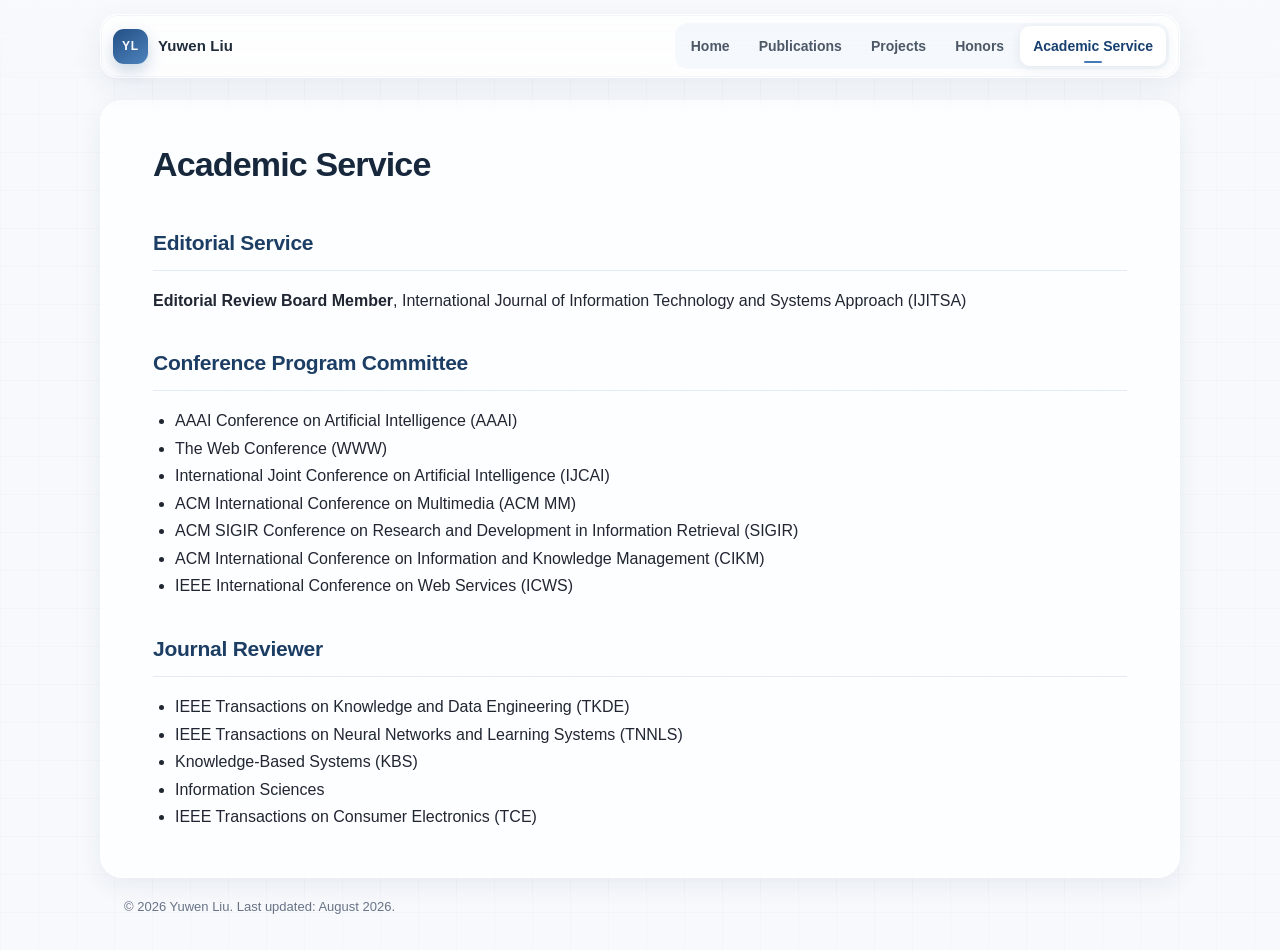
==== service.html @ 7e28302f "Deploy faculty homepage V2" ====
<!doctype html>
<html lang="en">
<head>
  <meta charset="utf-8">
  <meta name="viewport" content="width=device-width, initial-scale=1">
  <meta name="description" content="Yuwen Liu - Lecturer at Qilu University of Technology (Shandong Academy of Sciences). Research on recommender systems, multimodal recommendation, large language models, and trustworthy recommendation.">
  <meta name="keywords" content="Yuwen Liu, 刘玉文, recommender systems, recommendation, multimodal recommendation, large language models, Qilu University of Technology">
  <title>Academic Service | Yuwen Liu</title>
  <link rel="stylesheet" href="css/style.css">
</head>
<body class="inner-page page-service">
<header class="site-header">
  <nav class="nav-shell" aria-label="Primary navigation">
    <a class="brand" href="index.html" aria-label="Yuwen Liu homepage">
      <span class="brand-mark">YL</span>
      <span class="brand-text">Yuwen Liu</span>
    </a>
    <div class="nav-links">
      <a href="index.html">Home</a><a href="publications.html">Publications</a><a href="projects.html">Projects</a><a href="honors.html">Honors</a><a href="service.html" class="active">Academic Service</a>
    </div>
  </nav>
</header>

<main class="container">
  <h1 class="page-title">Academic Service</h1>

  <section class="section">
    <h2>Editorial Service</h2>
    <div class="service-block">
      <strong>Editorial Review Board Member</strong>, International Journal of Information Technology and Systems Approach (IJITSA)
    </div>
  </section>

  <section class="section">
    <h2>Conference Program Committee</h2>
    <ul class="standard">
      <li>AAAI Conference on Artificial Intelligence (AAAI)</li>
      <li>The Web Conference (WWW)</li>
      <li>International Joint Conference on Artificial Intelligence (IJCAI)</li>
      <li>ACM International Conference on Multimedia (ACM MM)</li>
      <li>ACM SIGIR Conference on Research and Development in Information Retrieval (SIGIR)</li>
      <li>ACM International Conference on Information and Knowledge Management (CIKM)</li>
      <li>IEEE International Conference on Web Services (ICWS)</li>
    </ul>
  </section>

  <section class="section">
    <h2>Journal Reviewer</h2>
    <ul class="standard">
      <li>IEEE Transactions on Knowledge and Data Engineering (TKDE)</li>
      <li>IEEE Transactions on Neural Networks and Learning Systems (TNNLS)</li>
      <li>Knowledge-Based Systems (KBS)</li>
      <li>Information Sciences</li>
      <li>IEEE Transactions on Consumer Electronics (TCE)</li>
    </ul>
  </section>
</main>
<footer class="site-footer container">
  © 2026 Yuwen Liu. Last updated: August 2026.
</footer>
<script src="js/site.js"></script>
</body>
</html>
---- css/style.css ----
:root {
  --bg: #f7f9fc;
  --surface: rgba(255, 255, 255, 0.86);
  --surface-solid: #ffffff;
  --text: #202632;
  --muted: #687386;
  --line: rgba(40, 91, 154, 0.12);
  --accent: #2b5f9e;
  --accent-deep: #173e6c;
  --accent-soft: #edf4fc;
  --accent-soft-2: #f5f9ff;
  --shadow: 0 18px 50px rgba(29, 59, 99, 0.08);
  --shadow-soft: 0 8px 24px rgba(29, 59, 99, 0.07);
  --max-width: 1080px;
  --mouse-x: 50%;
  --mouse-y: 30%;
}

* { box-sizing: border-box; }
html { scroll-behavior: smooth; }

body {
  margin: 0;
  color: var(--text);
  font-family: Inter, ui-sans-serif, -apple-system, BlinkMacSystemFont, "Segoe UI", Roboto,
               Helvetica, Arial, "Noto Sans", "Noto Sans SC", sans-serif;
  font-size: 16px;
  line-height: 1.72;
  background:
    linear-gradient(rgba(43,95,158,.025) 1px, transparent 1px),
    linear-gradient(90deg, rgba(43,95,158,.025) 1px, transparent 1px),
    var(--bg);
  background-size: 38px 38px;
}

body.home-page {
  background:
    radial-gradient(circle at var(--mouse-x) var(--mouse-y),
      rgba(74, 137, 210, .13), transparent 27rem),
    linear-gradient(rgba(43,95,158,.025) 1px, transparent 1px),
    linear-gradient(90deg, rgba(43,95,158,.025) 1px, transparent 1px),
    var(--bg);
  background-size: auto, 38px 38px, 38px 38px, auto;
}

a {
  color: var(--accent);
  text-decoration: none;
  transition: color .18s ease, background-color .18s ease, border-color .18s ease,
              transform .18s ease, box-shadow .18s ease;
}
a:hover { color: var(--accent-deep); }

#ambient-network {
  position: fixed;
  inset: 0;
  width: 100%;
  height: 100%;
  pointer-events: none;
  z-index: -3;
  opacity: .45;
}

.page-glow {
  position: fixed;
  width: 42rem;
  height: 42rem;
  left: -16rem;
  top: -18rem;
  border-radius: 50%;
  background: radial-gradient(circle, rgba(93,150,217,.12), rgba(93,150,217,0) 68%);
  pointer-events: none;
  z-index: -2;
}

/* ---------- Navigation ---------- */
.site-header {
  position: sticky;
  top: 0;
  z-index: 30;
  padding: 14px 20px 0;
  background: linear-gradient(to bottom, rgba(247,249,252,.92), rgba(247,249,252,.60), transparent);
  backdrop-filter: blur(5px);
  -webkit-backdrop-filter: blur(5px);
}

.nav-shell {
  max-width: var(--max-width);
  margin: 0 auto;
  min-height: 62px;
  padding: 8px 10px 8px 12px;
  display: flex;
  align-items: center;
  justify-content: space-between;
  gap: 26px;
  border: 1px solid rgba(255,255,255,.86);
  border-radius: 18px;
  background: rgba(255,255,255,.76);
  box-shadow: 0 10px 30px rgba(27,58,96,.07), inset 0 0 0 1px rgba(43,95,158,.055);
  backdrop-filter: blur(18px) saturate(140%);
  -webkit-backdrop-filter: blur(18px) saturate(140%);
}

.brand {
  display: inline-flex;
  align-items: center;
  gap: 10px;
  color: #1f2b3a;
  font-weight: 720;
  letter-spacing: .005em;
  white-space: nowrap;
}

.brand:hover { transform: translateY(-1px); }

.brand-mark {
  width: 35px;
  height: 35px;
  display: inline-grid;
  place-items: center;
  border-radius: 11px;
  color: #fff;
  font-size: 12px;
  letter-spacing: .07em;
  background: linear-gradient(145deg, #234f85, #4e83bd);
  box-shadow: 0 7px 16px rgba(39,86,139,.23);
}

.brand-text { font-size: 15px; }

.nav-links {
  display: flex;
  align-items: center;
  gap: 3px;
  padding: 3px;
  border-radius: 13px;
  background: rgba(242,246,251,.74);
}

.nav-links a {
  position: relative;
  padding: 8px 13px;
  border-radius: 10px;
  color: #4d5867;
  font-size: 14px;
  font-weight: 550;
  white-space: nowrap;
}

.nav-links a:hover {
  color: var(--accent-deep);
  background: rgba(255,255,255,.74);
}

.nav-links a.active {
  color: #173f70;
  font-weight: 680;
  background: #fff;
  box-shadow: 0 3px 12px rgba(38,73,116,.09);
}

.nav-links a.active::after {
  content: "";
  position: absolute;
  left: 50%;
  bottom: 3px;
  width: 18px;
  height: 2px;
  transform: translateX(-50%);
  border-radius: 99px;
  background: #447ab7;
}

/* ---------- Layout ---------- */
.container {
  max-width: var(--max-width);
  margin: 0 auto;
  padding-left: 24px;
  padding-right: 24px;
}

main.container { padding-top: 48px; padding-bottom: 40px; }

/* ---------- Homepage hero ---------- */
.hero-card {
  position: relative;
  overflow: hidden;
  display: grid;
  grid-template-columns: minmax(0, 1fr) 225px;
  gap: 58px;
  align-items: center;
  min-height: 350px;
  padding: 48px 50px;
  border: 1px solid rgba(255,255,255,.95);
  border-radius: 26px;
  background:
    radial-gradient(circle at var(--hero-x, 78%) var(--hero-y, 25%),
      rgba(82,143,211,.16), transparent 18rem),
    linear-gradient(135deg, rgba(255,255,255,.96), rgba(246,250,255,.88));
  box-shadow: var(--shadow), inset 0 0 0 1px rgba(43,95,158,.045);
  backdrop-filter: blur(12px);
}

.hero-card::before {
  content: "";
  position: absolute;
  inset: 0;
  background: linear-gradient(112deg, transparent 0 60%, rgba(255,255,255,.55) 76%, transparent 92%);
  transform: translateX(-120%);
  animation: hero-sheen 9s ease-in-out infinite;
  pointer-events: none;
}

@keyframes hero-sheen {
  0%, 63%, 100% { transform: translateX(-120%); }
  76% { transform: translateX(120%); }
}

.hero-copy, .portrait-wrap { position: relative; z-index: 2; }

.eyebrow {
  display: inline-flex;
  align-items: center;
  gap: 8px;
  margin-bottom: 14px;
  padding: 5px 10px;
  border: 1px solid rgba(58,111,172,.13);
  border-radius: 999px;
  background: rgba(239,246,254,.72);
  color: #52647b;
  font-size: 12px;
  font-weight: 650;
  letter-spacing: .03em;
}

.eyebrow-dot {
  width: 7px;
  height: 7px;
  border-radius: 50%;
  background: #4d84bf;
  box-shadow: 0 0 0 4px rgba(77,132,191,.10);
}

.name {
  margin: 0 0 9px;
  font-size: clamp(36px, 5vw, 49px);
  line-height: 1.08;
  letter-spacing: -.035em;
  color: #17283d;
}

.cn-name {
  margin-left: 8px;
  color: #627087;
  font-size: .58em;
  font-weight: 510;
  letter-spacing: .01em;
}

.role {
  margin: 0 0 6px;
  color: #274f7f;
  font-size: 19px;
  font-weight: 720;
}

.affiliation {
  margin: 0;
  color: #475364;
  line-height: 1.7;
}

.affiliation a {
  color: #344e6b;
  border-bottom: 1px solid rgba(43,95,158,.19);
}
.affiliation a:hover { border-bottom-color: rgba(43,95,158,.6); }

.contact-row {
  display: flex;
  flex-wrap: wrap;
  gap: 9px;
  margin-top: 22px;
}

.contact-chip {
  display: inline-flex;
  align-items: center;
  gap: 7px;
  padding: 7px 10px;
  border: 1px solid rgba(43,95,158,.11);
  border-radius: 10px;
  background: rgba(255,255,255,.72);
  color: #415066;
  font-size: 13px;
  font-weight: 600;
  box-shadow: 0 3px 10px rgba(29,59,99,.035);
}

.contact-chip:hover {
  transform: translateY(-2px);
  border-color: rgba(43,95,158,.22);
  background: #fff;
  box-shadow: 0 8px 18px rgba(29,59,99,.08);
}

.chip-icon {
  min-width: 18px;
  height: 18px;
  display: inline-grid;
  place-items: center;
  color: #35669e;
  font-size: 11px;
  font-weight: 800;
  letter-spacing: -.02em;
}

.portrait-wrap {
  justify-self: end;
  width: 225px;
}

.portrait-ring {
  position: absolute;
  inset: -10px 12px 18px -12px;
  border-radius: 24px;
  border: 1px solid rgba(58,111,172,.16);
  transform: rotate(-3deg);
  background: linear-gradient(150deg, rgba(100,156,219,.08), rgba(255,255,255,.25));
}

.portrait {
  position: relative;
  z-index: 2;
  display: block;
  width: 220px;
  aspect-ratio: .78;
  object-fit: cover;
  object-position: 50% 42%;
  border-radius: 17px;
  border: 4px solid rgba(255,255,255,.86);
  box-shadow: 0 18px 40px rgba(27,58,96,.17);
  transition: transform .25s ease, box-shadow .25s ease;
}

.portrait-wrap:hover .portrait {
  transform: translateY(-4px) rotate(.4deg);
  box-shadow: 0 24px 48px rgba(27,58,96,.21);
}

.hero-decoration {
  position: absolute;
  border: 1px solid rgba(57,108,167,.10);
  border-radius: 50%;
  pointer-events: none;
}
.hero-decoration-one {
  width: 270px;
  height: 270px;
  right: -58px;
  top: -92px;
}
.hero-decoration-two {
  width: 150px;
  height: 150px;
  right: 118px;
  bottom: -88px;
}

/* ---------- Content cards ---------- */
.section {
  margin-top: 24px;
}

.home-page .content-card {
  position: relative;
  padding: 27px 30px;
  border: 1px solid rgba(255,255,255,.88);
  border-radius: 18px;
  background: rgba(255,255,255,.72);
  box-shadow: 0 8px 26px rgba(29,59,99,.045), inset 0 0 0 1px rgba(43,95,158,.035);
  backdrop-filter: blur(10px);
  transition: transform .2s ease, box-shadow .2s ease, border-color .2s ease;
}

.home-page .content-card:hover {
  transform: translateY(-2px);
  border-color: rgba(55,108,168,.13);
  box-shadow: 0 12px 30px rgba(29,59,99,.07);
}

.section-heading {
  display: flex;
  align-items: center;
  gap: 11px;
  margin-bottom: 13px;
}

.section-number {
  color: #7a98ba;
  font-size: 11px;
  font-weight: 800;
  letter-spacing: .08em;
}

h1.page-title {
  margin: 0 0 8px;
  color: #17283d;
  font-size: 34px;
  letter-spacing: -.025em;
}

h2 {
  margin: 0;
  color: #1d3e64;
  font-size: 21px;
  letter-spacing: -.012em;
}

.inner-page h2 {
  margin: 31px 0 16px;
  padding-bottom: 9px;
  border-bottom: 1px solid var(--line);
}

h3 { color: #243b55; font-size: 18px; margin: 26px 0 10px; }
p { margin: 0 0 12px; }
.muted { color: var(--muted); }

.advisor-link {
  font-weight: 650;
  color: #265f9d;
  border-bottom: 1px dashed rgba(43,95,158,.35);
}
.advisor-link:hover { border-bottom-color: rgba(43,95,158,.8); }

/* ---------- Research tags ---------- */
.interest-list {
  display: flex;
  flex-wrap: wrap;
  gap: 9px;
  padding: 0;
  margin: 5px 0 0;
  list-style: none;
}

.interest-list li {
  position: relative;
  overflow: hidden;
  padding: 7px 11px;
  border: 1px solid rgba(43,95,158,.09);
  border-radius: 9px;
  background: linear-gradient(135deg, #f7fbff, #edf4fc);
  color: #31577f;
  font-size: 13px;
  font-weight: 590;
  transition: transform .18s ease, box-shadow .18s ease;
}

.interest-list li:hover {
  transform: translateY(-2px);
  box-shadow: 0 6px 14px rgba(29,59,99,.07);
}

/* ---------- News ---------- */
.news-list, .clean-list {
  list-style: none;
  padding: 0;
  margin: 0;
}

.news-list li {
  position: relative;
  display: grid;
  grid-template-columns: 90px 1fr;
  gap: 14px;
  margin: 0;
  padding: 8px 0 8px 14px;
}

.news-list li::before {
  content: "";
  position: absolute;
  left: 0;
  top: 18px;
  width: 5px;
  height: 5px;
  border-radius: 50%;
  background: #5c89ba;
  box-shadow: 0 0 0 4px rgba(92,137,186,.08);
}

.news-date {
  color: #6e8094;
  font-size: 14px;
  font-variant-numeric: tabular-nums;
  font-weight: 650;
}

/* ---------- Inner pages ---------- */
.inner-page main.container {
  margin-top: 22px;
  padding-top: 34px;
  padding-bottom: 30px;
  border: 1px solid rgba(255,255,255,.85);
  border-radius: 22px;
  background: rgba(255,255,255,.78);
  box-shadow: var(--shadow-soft);
}

.inner-page main.container > .page-title,
.inner-page main.container > .muted,
.inner-page main.container > .section,
.inner-page main.container > h2,
.inner-page main.container > ol {
  margin-left: 28px;
  margin-right: 28px;
}

.pub-list { list-style: none; padding: 0; }
.pub-item { margin: 0 0 24px; }
.pub-title { color: #202631; font-weight: 680; }
.pub-title:hover { color: var(--accent); }
.pub-authors, .pub-venue { margin-top: 3px; }

.me {
  color: #183f6e;
  font-weight: 760;
}

.badge {
  display: inline-block;
  margin-left: 6px;
  padding: 2px 7px;
  border: 1px solid rgba(55,108,168,.16);
  border-radius: 999px;
  background: #f5f9ff;
  color: #315d8c;
  font-size: 11px;
  font-weight: 700;
  vertical-align: 1px;
  white-space: nowrap;
}

.year-title { margin-top: 34px !important; }
.project, .honor, .service-block { margin: 0 0 23px; }
.project-title, .honor-title { font-weight: 680; }
.meta { margin-top: 3px; color: var(--muted); font-size: 15px; }
ul.standard { margin-top: 8px; padding-left: 22px; }

.note {
  margin: 18px 0 28px;
  padding: 12px 15px;
  border-left: 3px solid #8eacd0;
  background: #fafcff;
  color: #505a66;
  font-size: 14px;
}

/* ---------- Footer ---------- */
.site-footer {
  display: flex;
  justify-content: space-between;
  gap: 16px;
  padding-top: 18px;
  padding-bottom: 32px;
  color: var(--muted);
  font-size: 13px;
}

/* ---------- Mobile ---------- */
@media (max-width: 820px) {
  .site-header { position: static; padding: 12px 12px 0; }
  .nav-shell {
    align-items: flex-start;
    flex-direction: column;
    gap: 8px;
    padding: 10px;
  }
  .nav-links {
    width: 100%;
    overflow-x: auto;
    justify-content: flex-start;
    scrollbar-width: none;
  }
  .nav-links::-webkit-scrollbar { display: none; }

  main.container { padding-top: 28px; }

  .hero-card {
    grid-template-columns: 1fr;
    gap: 30px;
    padding: 34px 28px;
  }
  .portrait-wrap {
    grid-row: 1;
    justify-self: start;
    width: 180px;
  }
  .portrait { width: 178px; }
  .name { font-size: 36px; }
  .cn-name { display: block; margin: 7px 0 0; }
  .contact-row { gap: 8px; }

  .inner-page main.container {
    margin-top: 10px;
    border-radius: 16px;
  }
  .inner-page main.container > .page-title,
  .inner-page main.container > .muted,
  .inner-page main.container > .section,
  .inner-page main.container > h2,
  .inner-page main.container > ol {
    margin-left: 18px;
    margin-right: 18px;
  }

  .site-footer { flex-direction: column; gap: 2px; }
}

@media (max-width: 560px) {
  body { background-size: 30px 30px; }
  .container { padding-left: 15px; padding-right: 15px; }
  .brand-text { display: none; }
  .nav-shell { flex-direction: row; align-items: center; }
  .nav-links a { padding: 7px 9px; font-size: 13px; }
  .hero-card { padding: 29px 21px; border-radius: 20px; }
  .name { font-size: 32px; }
  .home-page .content-card { padding: 23px 21px; }
  .news-list li { grid-template-columns: 78px 1fr; gap: 10px; }
}

@media (prefers-reduced-motion: reduce) {
  html { scroll-behavior: auto; }
  *, *::before, *::after {
    animation-duration: .001ms !important;
    animation-iteration-count: 1 !important;
    transition-duration: .001ms !important;
  }
  #ambient-network { display: none; }
}
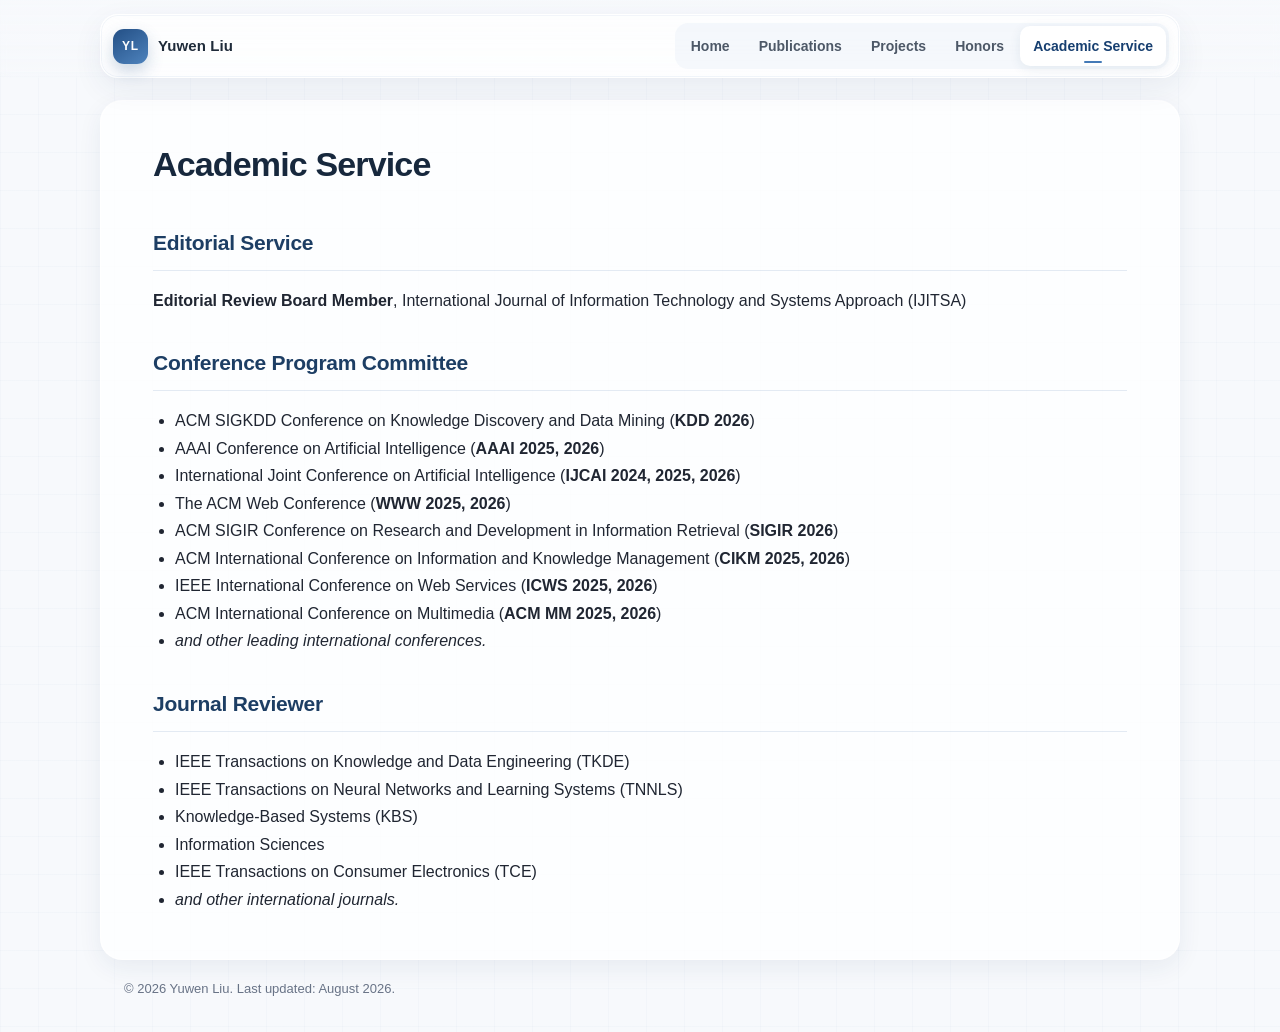
==== commit 3747abde: "Update service.html" ====
--- a/service.html
+++ b/service.html
@@ -8,56 +8,142 @@
   <title>Academic Service | Yuwen Liu</title>
   <link rel="stylesheet" href="css/style.css">
 </head>
+
 <body class="inner-page page-service">
+
 <header class="site-header">
   <nav class="nav-shell" aria-label="Primary navigation">
     <a class="brand" href="index.html" aria-label="Yuwen Liu homepage">
       <span class="brand-mark">YL</span>
       <span class="brand-text">Yuwen Liu</span>
     </a>
+
     <div class="nav-links">
-      <a href="index.html">Home</a><a href="publications.html">Publications</a><a href="projects.html">Projects</a><a href="honors.html">Honors</a><a href="service.html" class="active">Academic Service</a>
+      <a href="index.html">Home</a>
+      <a href="publications.html">Publications</a>
+      <a href="projects.html">Projects</a>
+      <a href="honors.html">Honors</a>
+      <a href="service.html" class="active">Academic Service</a>
     </div>
   </nav>
 </header>
 
+
 <main class="container">
+
   <h1 class="page-title">Academic Service</h1>
 
+
+  <!-- Editorial Service -->
   <section class="section">
     <h2>Editorial Service</h2>
+
     <div class="service-block">
-      <strong>Editorial Review Board Member</strong>, International Journal of Information Technology and Systems Approach (IJITSA)
+      <strong>Editorial Review Board Member</strong>,
+      International Journal of Information Technology and Systems Approach (IJITSA)
     </div>
   </section>
 
+
+  <!-- Conference Program Committee -->
   <section class="section">
+
     <h2>Conference Program Committee</h2>
+
     <ul class="standard">
-      <li>AAAI Conference on Artificial Intelligence (AAAI)</li>
-      <li>The Web Conference (WWW)</li>
-      <li>International Joint Conference on Artificial Intelligence (IJCAI)</li>
-      <li>ACM International Conference on Multimedia (ACM MM)</li>
-      <li>ACM SIGIR Conference on Research and Development in Information Retrieval (SIGIR)</li>
-      <li>ACM International Conference on Information and Knowledge Management (CIKM)</li>
-      <li>IEEE International Conference on Web Services (ICWS)</li>
+
+      <li>
+        ACM SIGKDD Conference on Knowledge Discovery and Data Mining
+        (<strong>KDD 2026</strong>)
+      </li>
+
+      <li>
+        AAAI Conference on Artificial Intelligence
+        (<strong>AAAI 2025, 2026</strong>)
+      </li>
+
+      <li>
+        International Joint Conference on Artificial Intelligence
+        (<strong>IJCAI 2024, 2025, 2026</strong>)
+      </li>
+
+      <li>
+        The ACM Web Conference
+        (<strong>WWW 2025, 2026</strong>)
+      </li>
+
+      <li>
+        ACM SIGIR Conference on Research and Development in Information Retrieval
+        (<strong>SIGIR 2026</strong>)
+      </li>
+
+      <li>
+        ACM International Conference on Information and Knowledge Management
+        (<strong>CIKM 2025, 2026</strong>)
+      </li>
+
+      <li>
+        IEEE International Conference on Web Services
+        (<strong>ICWS 2025, 2026</strong>)
+      </li>
+
+      <li>
+        ACM International Conference on Multimedia
+        (<strong>ACM MM 2025, 2026</strong>)
+      </li>
+
+      <li>
+        <em>and other leading international conferences.</em>
+      </li>
+
     </ul>
+
   </section>
 
+
+  <!-- Journal Reviewer -->
   <section class="section">
+
     <h2>Journal Reviewer</h2>
+
     <ul class="standard">
-      <li>IEEE Transactions on Knowledge and Data Engineering (TKDE)</li>
-      <li>IEEE Transactions on Neural Networks and Learning Systems (TNNLS)</li>
-      <li>Knowledge-Based Systems (KBS)</li>
-      <li>Information Sciences</li>
-      <li>IEEE Transactions on Consumer Electronics (TCE)</li>
+
+      <li>
+        IEEE Transactions on Knowledge and Data Engineering (TKDE)
+      </li>
+
+      <li>
+        IEEE Transactions on Neural Networks and Learning Systems (TNNLS)
+      </li>
+
+      <li>
+        Knowledge-Based Systems (KBS)
+      </li>
+
+      <li>
+        Information Sciences
+      </li>
+
+      <li>
+        IEEE Transactions on Consumer Electronics (TCE)
+      </li>
+
+      <li>
+        <em>and other international journals.</em>
+      </li>
+
     </ul>
+
   </section>
+
 </main>
+
+
 <footer class="site-footer container">
   © 2026 Yuwen Liu. Last updated: August 2026.
 </footer>
+
 <script src="js/site.js"></script>
+
 </body>
-</html>+</html>
